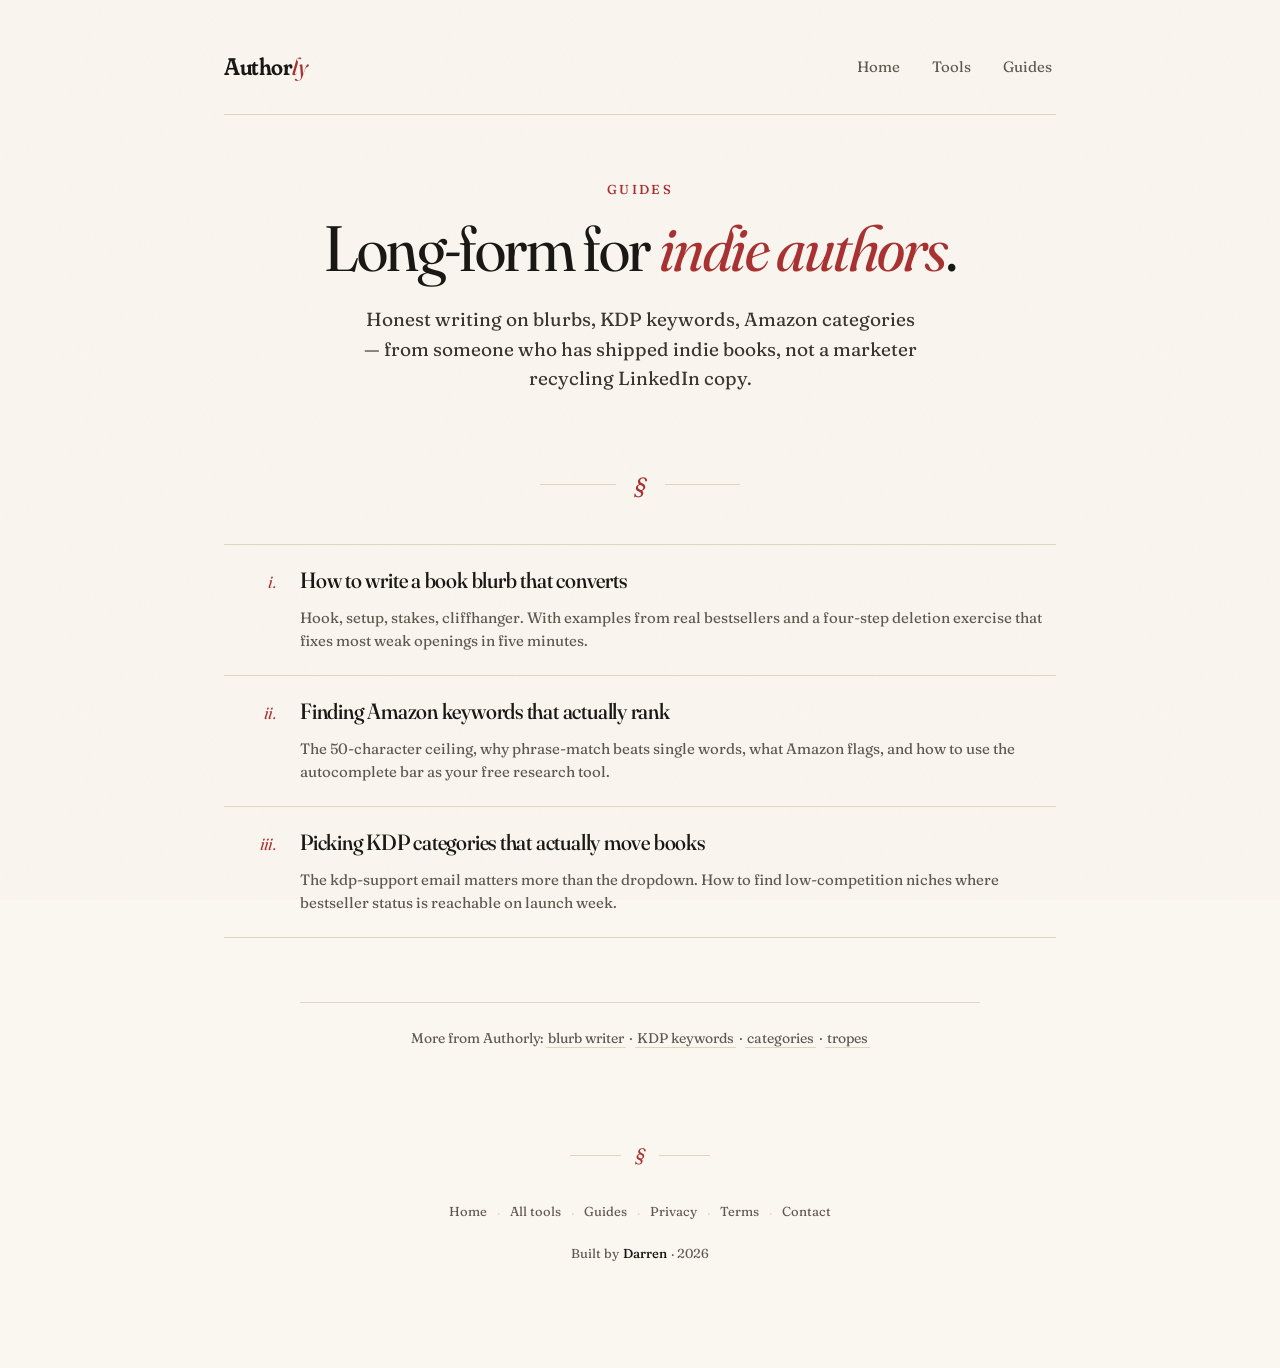
==== guides/index.html @ 99e4ded7 "feat(content): /guides/ long-form (3 guides + Article JSON-LD + sitemap + nav) Closes audit Skip-lis" ====
<!DOCTYPE html>
<html lang="en">
<head>
<meta charset="UTF-8">
<meta name="viewport" content="width=device-width, initial-scale=1">
<title>Guides for indie authors &mdash; Authorly</title>
<meta name="description" content="Long-form guides for indie authors. Honest, no-jargon writing on book blurbs, KDP keywords, Amazon categories &mdash; written by an author, not a marketer.">
<meta name="theme-color" content="#faf6f0" media="(prefers-color-scheme: light)">
<meta name="theme-color" content="#1c1814" media="(prefers-color-scheme: dark)">
<link rel="canonical" href="https://authorly.tools/guides">
<link rel="icon" href="/favicon.svg" type="image/svg+xml">
<link rel="manifest" href="/manifest.webmanifest">
<link rel="apple-touch-icon" href="/apple-touch-icon.png">

<meta property="og:type" content="website">
<meta property="og:url" content="https://authorly.tools/guides">
<meta property="og:title" content="Guides for indie authors &mdash; Authorly">
<meta property="og:description" content="Long-form guides for indie authors. Honest, no-jargon writing on blurbs, KDP keywords, categories &mdash; written by an author, not a marketer.">
<meta property="og:image" content="https://authorly.tools/og.png">
<meta property="og:image:type" content="image/png">
<meta property="og:image:width" content="2400">
<meta property="og:image:height" content="1260">
<meta property="og:image:alt" content="Authorly &mdash; free tools for indie authors">
<meta property="og:locale" content="en_US">
<meta property="og:site_name" content="Authorly">

<meta name="twitter:card" content="summary_large_image">
<meta name="twitter:url" content="https://authorly.tools/guides">
<meta name="twitter:title" content="Guides for indie authors &mdash; Authorly">
<meta name="twitter:description" content="Long-form guides on blurbs, KDP keywords, and categories &mdash; written by an author, not a marketer.">
<meta name="twitter:image" content="https://authorly.tools/og.png">
<meta name="twitter:image:alt" content="Authorly &mdash; free tools for indie authors">

<script type="application/ld+json">
{"@context":"https://schema.org","@graph":[{"@type":"CollectionPage","@id":"https://authorly.tools/guides","url":"https://authorly.tools/guides","name":"Guides for indie authors","description":"Long-form guides on blurbs, KDP keywords, and Amazon categories &mdash; written by an author, not a marketer.","inLanguage":"en-US","publisher":{"@type":"Organization","name":"Authorly","url":"https://authorly.tools/"},"hasPart":[{"@type":"Article","headline":"How to write a book blurb that converts","url":"https://authorly.tools/guides/how-to-write-a-book-blurb","datePublished":"2026-05-08"},{"@type":"Article","headline":"Finding Amazon keywords that actually rank","url":"https://authorly.tools/guides/finding-amazon-keywords-that-rank","datePublished":"2026-05-08"},{"@type":"Article","headline":"Picking KDP categories that actually move books","url":"https://authorly.tools/guides/picking-kdp-categories","datePublished":"2026-05-08"}]},{"@type":"BreadcrumbList","itemListElement":[{"@type":"ListItem","position":1,"name":"Home","item":"https://authorly.tools/"},{"@type":"ListItem","position":2,"name":"Guides","item":"https://authorly.tools/guides"}]}]}
</script>

<script src="/feedback.js" defer></script>
<script src="/tool.js" defer></script>
<link rel="preconnect" href="https://fonts.googleapis.com">
<link rel="preconnect" href="https://fonts.gstatic.com" crossorigin>
<link rel="preload" as="style" href="https://fonts.googleapis.com/css2?family=Fraunces:ital,opsz,wght,SOFT,WONK@0,9..144,300..900,0..100,0..1;1,9..144,300..900,0..100,0..1&display=swap" crossorigin>
<link href="https://fonts.googleapis.com/css2?family=Fraunces:ital,opsz,wght,SOFT,WONK@0,9..144,300..900,0..100,0..1;1,9..144,300..900,0..100,0..1&display=swap" rel="stylesheet">
<link rel="stylesheet" href="/tool.css">
</head>
<body class="page-guides-index">
<a class="skip-link" href="#content">Skip to the guides</a>
<div class="container">

<header class="site-header">
  <a href="/" class="logo">Author<em>ly</em></a>
  <nav class="nav">
    <a href="/">Home</a>
    <a href="/#more">Tools</a>
    <a href="/guides">Guides</a>
  </nav>
</header>

<section class="hero">
  <div class="eyebrow">Guides</div>
  <h1>Long-form for <em>indie&nbsp;authors</em>.</h1>
  <p class="hero-sub">Honest writing on blurbs, KDP keywords, Amazon categories &mdash; from someone who has shipped indie books, not a marketer recycling LinkedIn copy.</p>
</section>

<div class="ornament"><span>&sect;</span></div>

<main id="content" tabindex="-1">

<section class="section" style="margin-top:0;padding-top:0;border-top:0">
  <div class="guides-list" role="list">
    <a class="guides-list-item" role="listitem" href="/guides/how-to-write-a-book-blurb">
      <h2 class="guides-list-title">How to write a book blurb that converts</h2>
      <p class="guides-list-desc">Hook, setup, stakes, cliffhanger. With examples from real bestsellers and a four-step deletion exercise that fixes most weak openings in five minutes.</p>
    </a>
    <a class="guides-list-item" role="listitem" href="/guides/finding-amazon-keywords-that-rank">
      <h2 class="guides-list-title">Finding Amazon keywords that actually rank</h2>
      <p class="guides-list-desc">The 50-character ceiling, why phrase-match beats single words, what Amazon flags, and how to use the autocomplete bar as your free research tool.</p>
    </a>
    <a class="guides-list-item" role="listitem" href="/guides/picking-kdp-categories">
      <h2 class="guides-list-title">Picking KDP categories that actually move books</h2>
      <p class="guides-list-desc">The kdp-support email matters more than the dropdown. How to find low-competition niches where bestseller status is reachable on launch week.</p>
    </a>
  </div>
</section>

</main>

<aside class="also-useful" style="max-width:680px">More from Authorly: <a href="/blurb">blurb writer</a> &middot; <a href="/keywords">KDP keywords</a> &middot; <a href="/categories">categories</a> &middot; <a href="/tropes">tropes</a></aside>

<footer class="site-footer">
  <div class="site-footer-mark" aria-hidden="true"><span>&sect;</span></div>
  <nav class="site-footer-links" aria-label="Site">
    <a href="/">Home</a>
    <span class="site-footer-sep" aria-hidden="true">&middot;</span>
    <a href="/#more">All tools</a>
    <span class="site-footer-sep" aria-hidden="true">&middot;</span>
    <a href="/guides">Guides</a>
    <span class="site-footer-sep" aria-hidden="true">&middot;</span>
    <a href="/privacy">Privacy</a>
    <span class="site-footer-sep" aria-hidden="true">&middot;</span>
    <a href="/terms">Terms</a>
    <span class="site-footer-sep" aria-hidden="true">&middot;</span>
    <a class="contact" data-u="hello" data-d="authorly.tools">Contact</a>
  </nav>
  <p class="site-footer-byline">Built by <strong>Darren</strong> &middot; 2026</p>
</footer>

</div>

</body>
</html>
---- tool.css ----
/* Shared styles for every Authorly tool page (and the homepage).
   Loaded via <link rel="stylesheet" href="/tool.css">.
   Per-page <style> blocks add small overrides only. */

:root{
  color-scheme:light dark;

  /* Reference tokens */
  --ref-red:#a83232;
  --ref-red-light:#d96666;
  --ref-green:#2a7a3a;
  --ref-green-light:#5db26d;

  /* Surface */
  --paper:#faf6f0;
  --paper-2:#fefbf5;
  --rule:#e0d5c0;
  --rule-soft:#f3ede0;
  --shadow:rgba(26,24,20,.08);

  /* Ink */
  --ink:#1a1814;
  --ink-2:#3a3530;
  --ink-mute:#5d594f;

  /* Semantic accents (all sourced from --ref-red so brand color is single-edit) */
  --accent:var(--ref-red);
  --accent-soft:rgba(168,50,50,.06);
  --accent-ring:rgba(168,50,50,.18);
  --focus:var(--ref-red);
  --danger:var(--ref-red);
  --success:var(--ref-green);

  /* Noise opacity (paper ~ .04, dark mode dampens further) */
  --noise-opacity:0.04;
  --noise-r:0.42;
  --noise-g:0.39;
  --noise-b:0.32;
}

@media (prefers-color-scheme:dark){
  :root{
    /* Inverted: ink-on-paper becomes paper-on-ink. Warmer charcoal not pure black. */
    --paper:#1c1814;
    --paper-2:#23201b;
    --rule:#3a342b;
    --rule-soft:#2a2620;
    --shadow:rgba(0,0,0,.4);

    --ink:#f3eee5;
    --ink-2:#d4cfc5;
    --ink-mute:#a39d92;

    /* Accent lifts brightness so oxblood reads on charcoal */
    --accent:var(--ref-red-light);
    --accent-soft:rgba(217,102,102,.08);
    --accent-ring:rgba(217,102,102,.28);
    --focus:var(--ref-red-light);
    --danger:var(--ref-red-light);
    --success:var(--ref-green-light);

    --noise-opacity:0.025;
    --noise-r:0.85;
    --noise-g:0.82;
    --noise-b:0.74;
  }
}

*{box-sizing:border-box}
html{scroll-behavior:smooth}
body{
  margin:0;background:var(--paper);color:var(--ink);
  font-family:"Fraunces",Georgia,serif;
  font-variation-settings:"opsz" 14,"SOFT" 50;
  font-weight:400;line-height:1.6;font-size:18px;
  -webkit-font-smoothing:antialiased;
  text-rendering:optimizeLegibility;
  /* Subtle warm paper texture — book-print feel, performance-cheap inline SVG */
  background-image:url("data:image/svg+xml;utf8,<svg xmlns='http://www.w3.org/2000/svg' width='180' height='180'><filter id='n'><feTurbulence type='fractalNoise' baseFrequency='0.85' numOctaves='2' stitchTiles='stitch'/><feColorMatrix values='0 0 0 0 0.42 0 0 0 0 0.39 0 0 0 0 0.32 0 0 0 0.04 0'/></filter><rect width='100%25' height='100%25' filter='url(%23n)'/></svg>");
  background-attachment:fixed;
}
@media (prefers-color-scheme:dark){
  body{
    /* Dampen the noise to ~25% of light intensity (was tuned for paper) so it reads as a faint texture, not as visible grain on charcoal. */
    background-image:url("data:image/svg+xml;utf8,<svg xmlns='http://www.w3.org/2000/svg' width='180' height='180'><filter id='n'><feTurbulence type='fractalNoise' baseFrequency='0.85' numOctaves='2' stitchTiles='stitch'/><feColorMatrix values='0 0 0 0 0.85 0 0 0 0 0.82 0 0 0 0 0.74 0 0 0 0.025 0'/></filter><rect width='100%25' height='100%25' filter='url(%23n)'/></svg>");
  }
}
a:focus-visible,button:focus-visible{outline:2px solid var(--accent);outline-offset:3px;border-radius:2px}
.container{max-width:720px;margin:0 auto;padding:48px 24px}

.site-header{display:flex;justify-content:space-between;align-items:center;padding-bottom:28px;border-bottom:1px solid var(--rule)}
.logo{font-family:"Fraunces",serif;font-variation-settings:"opsz" 144,"SOFT" 100;font-weight:600;font-size:24px;letter-spacing:-.02em;color:var(--ink);text-decoration:none}
.logo em{color:var(--accent);font-style:italic;font-weight:500;font-variation-settings:"opsz" 144,"WONK" 1}
.nav{display:flex;gap:24px;font-size:15px}
.nav a{color:var(--ink-mute);text-decoration:none;border-bottom:1px solid transparent;transition:border-color .2s,color .2s;display:inline-block;padding:6px 4px;min-height:24px}
.nav a:hover{border-bottom-color:var(--accent);color:var(--ink)}

.hero{padding:64px 0 32px;text-align:center}
.eyebrow{font-size:13px;letter-spacing:.18em;text-transform:uppercase;color:var(--accent);font-weight:500;margin-bottom:14px}
.hero h1{font-family:"Fraunces",serif;font-variation-settings:"opsz" 144,"SOFT" 30,"WONK" 1;font-weight:400;font-size:clamp(40px,7vw,64px);line-height:1.05;letter-spacing:-.025em;margin:0 0 24px;color:var(--ink)}
.hero h1 em{font-style:italic;color:var(--accent);font-weight:400}
.hero-sub{font-size:19px;color:var(--ink-2);max-width:560px;margin:0 auto;line-height:1.55}

.ornament{display:flex;align-items:center;gap:18px;max-width:200px;margin:48px auto}
.ornament::before,.ornament::after{content:"";flex:1;height:1px;background:var(--rule)}
.ornament span{font-family:"Fraunces",serif;font-style:italic;color:var(--accent);font-size:22px;line-height:1}

.tool-card{background:var(--paper-2);border:1px solid var(--rule);border-radius:4px;padding:40px;box-shadow:0 1px 0 var(--shadow)}
.tool-label{font-size:12px;letter-spacing:.16em;text-transform:uppercase;color:var(--ink-mute);margin-bottom:10px}
.tool-title{font-family:"Fraunces",serif;font-variation-settings:"opsz" 144,"SOFT" 50;font-weight:500;font-size:30px;letter-spacing:-.015em;margin:0 0 8px}
.tool-desc{color:var(--ink-2);font-size:16px;margin:0 0 28px;line-height:1.55}

.input-label{display:block;font-size:13px;font-weight:600;letter-spacing:.04em;color:var(--ink);margin-bottom:8px;margin-top:18px}
.input-label:first-of-type{margin-top:0}
.input-label .opt{font-weight:400;color:var(--ink-mute);font-size:12px}
input[type=text]{width:100%;padding:14px 16px;background:var(--paper);border:1px solid var(--rule);border-radius:3px;color:var(--ink);font-family:"Fraunces",serif;font-size:18px;line-height:1.5;transition:border-color .2s,box-shadow .2s}
input[type=text]:focus{outline:none;border-color:var(--accent);box-shadow:0 0 0 3px var(--accent-ring)}
textarea{width:100%;min-height:160px;padding:16px;background:var(--paper);border:1px solid var(--rule);border-radius:3px;color:var(--ink);font-family:"Fraunces",serif;font-size:16px;line-height:1.6;resize:vertical;transition:border-color .2s,box-shadow .2s}
textarea:focus{outline:none;border-color:var(--accent);box-shadow:0 0 0 3px var(--accent-ring)}
.char-count{text-align:right;font-size:12px;color:var(--ink-mute);margin-top:6px}

.genre-row{display:flex;gap:8px;margin-top:14px;flex-wrap:wrap}
.genre-chip{padding:7px 14px;background:var(--paper);border:1px solid var(--rule);border-radius:999px;font-family:"Fraunces",serif;font-size:13px;color:var(--ink-mute);cursor:pointer;transition:all .2s}
.genre-chip:hover{border-color:var(--accent);color:var(--ink)}
.genre-chip.active{background:var(--accent);color:var(--paper);border-color:var(--accent);font-weight:600}

.btn{display:inline-flex;align-items:center;gap:10px;padding:14px 28px;background:var(--ink);color:var(--paper);border:none;border-radius:3px;font-family:"Fraunces",serif;font-weight:500;font-size:16px;letter-spacing:.02em;cursor:pointer;transition:background .2s,color .2s,transform .1s;margin-top:24px}
.btn:hover{background:var(--accent)}
.btn:active{transform:translateY(1px)}
.btn:disabled{opacity:.5;cursor:not-allowed;transform:none}
.btn-arrow{font-style:italic;transition:transform .2s}
.btn:hover .btn-arrow{transform:translateX(3px)}

.output{margin-top:32px;padding:32px 0 0 24px;border-top:1px solid var(--rule);border-left:3px solid var(--accent);display:none;position:relative;background:transparent}
.output.visible{display:block;animation:fadeIn .3s ease-out}
@keyframes fadeIn{from{opacity:0;transform:translateY(6px)}to{opacity:1;transform:none}}
.output-title{font-family:"Fraunces",serif;font-variation-settings:"opsz" 144;font-weight:500;font-size:22px;margin:0 0 18px}
.output-body{font-size:17px;line-height:1.7;color:var(--ink)}
.output-body h2{font-family:"Fraunces",serif;font-weight:600;font-size:17px;letter-spacing:.04em;text-transform:uppercase;color:var(--ink-mute);margin:28px 0 14px}
.output-body h2:first-child{margin-top:0}
.output-body h3{font-family:"Fraunces",serif;font-variation-settings:"opsz" 144;font-weight:500;font-size:21px;margin:24px 0 10px;color:var(--ink);letter-spacing:-.005em}
.output-body p{margin:0 0 14px}
.output-body ol{padding-left:0;counter-reset:comp;list-style:none;margin:0 0 18px}
.output-body ol li{counter-increment:comp;margin-bottom:18px;padding-left:36px;position:relative}
.output-body ol li::before{content:counter(comp);position:absolute;left:0;top:0;font-family:"Fraunces",serif;font-style:italic;font-size:20px;color:var(--accent);font-weight:500;line-height:1.7}
.output-body ul{padding-left:0;list-style:none;margin:0 0 18px}
.output-body ul li{margin-bottom:12px;padding-left:20px;position:relative}
.output-body ul li::before{content:"\00A7";position:absolute;left:0;top:0;font-family:"Fraunces",serif;font-style:italic;color:var(--accent);line-height:1.7}
.output-body em{font-style:italic;color:var(--ink-2)}
.output-body strong{font-weight:600;color:var(--ink)}

.copy-btn{display:inline-block;margin-left:6px;padding:6px 11px;background:transparent;border:1px solid var(--rule);border-radius:3px;font-family:"Fraunces",serif;font-size:12px;color:var(--ink-mute);cursor:pointer;transition:all .2s;vertical-align:baseline;min-height:24px}
.copy-btn:hover{border-color:var(--accent);color:var(--accent)}
.copy-btn.copied{color:var(--success);border-color:var(--success)}
.copy-all-btn{display:inline-block;margin:8px 0 14px;padding:6px 14px;background:transparent;border:1px solid var(--accent);border-radius:3px;font-family:"Fraunces",serif;font-size:13px;color:var(--accent);cursor:pointer;transition:all .2s}
.copy-all-btn:hover{background:var(--accent);color:var(--paper)}
.copy-all-btn.copied{background:var(--success);border-color:var(--success);color:var(--paper)}

.sample{margin:0 0 24px;border:1px dashed var(--rule);border-radius:3px}
.sample summary{padding:12px 16px;cursor:pointer;font-size:14px;color:var(--ink-mute);font-weight:500;list-style:none;user-select:none;display:flex;align-items:center;justify-content:space-between;gap:8px}
.sample summary::-webkit-details-marker{display:none}
.sample summary::after{content:"\002B";font-size:14px;color:var(--ink-mute);font-style:normal}
.sample[open] summary::after{content:"\2212"}
.sample summary:hover,.sample summary:hover::after{color:var(--accent)}
.sample-body{padding:6px 16px 16px;font-size:15px;line-height:1.65;color:var(--ink-2)}
.sample-body h2{font-family:"Fraunces",serif;font-weight:600;font-size:13px;letter-spacing:.06em;text-transform:uppercase;color:var(--ink-mute);margin:16px 0 10px}
.sample-body h2:first-of-type{margin-top:6px}
.sample-body h3{font-family:"Fraunces",serif;font-weight:500;font-size:16px;margin:14px 0 6px;color:var(--ink)}
.sample-body p{margin:0 0 10px}
.sample-body ol,.sample-body ul{padding-left:0;margin:0 0 14px;list-style:none}
.sample-body ol{counter-reset:s}
.sample-body ol li{counter-increment:s;padding-left:24px;position:relative;margin-bottom:10px}
.sample-body ol li::before{content:counter(s);position:absolute;left:0;top:0;font-family:"Fraunces",serif;font-style:italic;font-size:15px;color:var(--accent);font-weight:500;line-height:1.65}
.sample-body ul li{padding-left:16px;position:relative;margin-bottom:8px}
.sample-body ul li::before{content:"\00A7";position:absolute;left:0;top:0;font-family:"Fraunces",serif;font-style:italic;color:var(--accent);line-height:1.65}
.sample-body strong{font-weight:600;color:var(--ink)}
.sample-body em{font-style:italic}
.sample-body .sample-meta{font-size:12px;color:var(--ink-mute);font-style:italic;margin-top:14px;padding-top:10px;border-top:1px dashed var(--rule)}

.section{margin-top:80px;padding-top:48px;border-top:1px solid var(--rule)}
.section-title{font-family:"Fraunces",serif;font-variation-settings:"opsz" 144,"SOFT" 30,"WONK" 1;font-weight:400;font-size:36px;letter-spacing:-.025em;margin:0 0 24px}
.section-lede{color:var(--ink-2);font-size:17px;line-height:1.7;margin:0 0 32px}

/* Editorial table-of-contents pattern — replaces the AI-tell "3 equal cards"
   grid. Each row reads like a chapter entry in a book's TOC: small leading
   roman numeral, title with subtitle, eyebrow tag, hairline rule between.
   Counter resets at .tool-list start; numerals render in italic accent. */
.tool-list{display:block;margin:0;padding:0;list-style:none;counter-reset:tool;border-top:1px solid var(--rule)}
.tool-list-item{display:grid;grid-template-columns:48px 1fr auto;gap:18px 24px;align-items:baseline;padding:22px 4px;border-bottom:1px solid var(--rule);text-decoration:none;color:inherit;transition:background .2s,padding-left .25s;counter-increment:tool;position:relative}
.tool-list-item::before{content:counter(tool, lower-roman) ".";font-family:"Fraunces",serif;font-style:italic;font-variation-settings:"opsz" 144,"WONK" 1;font-weight:400;font-size:18px;color:var(--accent);text-align:right;letter-spacing:.02em;line-height:1.4;align-self:start;padding-top:2px}
.tool-list-item:hover{background:var(--accent-soft);padding-left:14px}
.tool-list-item:hover .tool-list-title{color:var(--accent)}
.tool-list-item:focus-visible{outline:2px solid var(--accent);outline-offset:4px;border-radius:2px}
.tool-list-body{min-width:0}
.tool-list-title{font-family:"Fraunces",serif;font-variation-settings:"opsz" 144,"SOFT" 30;font-weight:500;font-size:22px;letter-spacing:-.01em;margin:0 0 4px;color:var(--ink);line-height:1.25;transition:color .2s}
.tool-list-desc{font-size:15px;color:var(--ink-mute);margin:0;line-height:1.5}
.tool-list-tag{font-size:11px;letter-spacing:.16em;text-transform:uppercase;color:var(--ink-mute);font-weight:500;font-style:normal;white-space:nowrap;align-self:start;padding-top:6px;font-variant-numeric:tabular-nums}
.tool-list-item:hover .tool-list-tag{color:var(--accent)}
.tool-list-arrow{font-style:italic;color:var(--accent);font-size:20px;transition:transform .25s;display:inline-block;margin-left:4px}
.tool-list-item:hover .tool-list-arrow{transform:translateX(4px)}
@media (max-width:600px){
  .tool-list-item{grid-template-columns:32px 1fr;grid-template-rows:auto auto;gap:6px 14px;padding:20px 0}
  .tool-list-item::before{font-size:16px;padding-top:0}
  .tool-list-tag{grid-column:2;padding-top:0;margin-top:2px;order:3}
  .tool-list-title{font-size:19px}
  .tool-list-desc{font-size:14px}
  .tool-list-item:hover{padding-left:0;background:transparent}
}

/* --- Site footer (unified across all 10 pages) ---------------------------
   Book-colophon feel: a small § ornament between two delicate rules,
   then a flexbox link nav, then the maker line with quiet emphasis. */
.site-footer{margin-top:96px;padding:0 0 56px;text-align:center;color:var(--ink-mute);font-size:13px}
.site-footer-mark{display:flex;align-items:center;justify-content:center;gap:14px;max-width:140px;margin:0 auto 30px}
.site-footer-mark::before,.site-footer-mark::after{content:"";flex:1;height:1px;background:var(--rule)}
.site-footer-mark span{font-family:"Fraunces",serif;font-style:italic;color:var(--accent);font-size:18px;line-height:1}
.site-footer-links{display:flex;flex-wrap:wrap;justify-content:center;align-items:center;gap:0 2px;margin:0 0 14px;line-height:2;list-style:none;padding:0}
.site-footer-links a{color:var(--ink-mute);text-decoration:none;border-bottom:1px solid transparent;padding:4px 8px;border-radius:2px;transition:color .2s,border-color .2s}
.site-footer-links a:hover{color:var(--accent);border-bottom-color:var(--accent)}
.site-footer-sep{color:var(--rule);user-select:none;font-style:normal}
.site-footer-byline{margin:0;color:var(--ink-mute);font-size:13px;letter-spacing:.01em}
.site-footer-byline strong{color:var(--ink);font-weight:500}
@media (max-width:520px){
  .site-footer{margin-top:72px;padding-bottom:36px}
  .site-footer-links a{padding:6px 6px}
}

.also-useful{margin:64px auto 0;max-width:560px;padding:24px 0 0;border-top:1px solid var(--rule);text-align:center;font-size:14px;color:var(--ink-mute);line-height:1.7}
.also-useful a{color:var(--ink-mute);text-decoration:none;border-bottom:1px solid var(--rule);padding:0 2px;transition:color .2s,border-color .2s}
.also-useful a:hover{color:var(--accent);border-bottom-color:var(--accent)}
.loading{text-align:center;padding:32px 0;color:var(--ink-mute);font-style:italic;font-size:15px}
.loading-dot{display:inline-block;animation:pulse 1.4s infinite;font-style:normal}
.loading-dot:nth-child(2){animation-delay:.2s}
.loading-dot:nth-child(3){animation-delay:.4s}
@keyframes pulse{0%,100%{opacity:.3}50%{opacity:1}}
.error{padding:14px 16px;background:var(--accent-soft);border-left:3px solid var(--accent);color:var(--ink);font-size:14px;line-height:1.5;border-radius:0 3px 3px 0}
.remaining-note{margin-top:18px;padding:10px 14px;background:var(--rule-soft);border-radius:6px;font-size:13px;color:var(--ink-mute);text-align:center}

.visually-hidden{position:absolute;width:1px;height:1px;padding:0;margin:-1px;overflow:hidden;clip:rect(0,0,0,0);white-space:nowrap;border:0}
.skip-link{position:absolute;left:-9999px;top:0;background:var(--ink);color:var(--paper);padding:10px 16px;z-index:1000;text-decoration:none;font-size:14px;font-weight:500}
.skip-link:focus{left:0;outline:2px solid var(--accent);outline-offset:2px}
#content:focus,#tool:focus,.notfound:focus{outline:none}
#content:focus-visible,#tool:focus-visible,.notfound:focus-visible{outline:2px solid var(--accent);outline-offset:8px;border-radius:4px}

@media (max-width:600px){
  .container{padding:32px 20px}
  .tool-card{padding:24px}
  .hero{padding:40px 0 24px}
  body{font-size:17px}
  .nav a:nth-child(2){display:none}
}
@media (min-width:1024px){
  .container{max-width:880px}
}
@media (prefers-reduced-motion:reduce){
  *,*::before,*::after{animation-duration:.01ms!important;transition-duration:.01ms!important}
}

::selection{background:var(--accent);color:var(--paper)}

/* ---- Page-scoped styles (extracted from inline <style> for strict CSP) ---- */

/* Blurb tool — taller default textarea */
body.page-blurb textarea{min-height:200px}

/* Homepage sections + Pro waitlist */
body.page-home .about-lede{font-size:17px;line-height:1.7;color:var(--ink);margin:0 0 16px}
body.page-home .about-lede.muted{color:var(--ink-mute);margin:0 0 28px}
body.page-home .about-maker{font-size:17px;line-height:1.7;color:var(--ink);margin:32px 0 0}
body.page-home .faq-block{margin-top:48px;margin-bottom:36px}
body.page-home .faq-block h3{font-family:"Fraunces",serif;font-weight:500;font-size:24px;letter-spacing:-.01em;margin:0 0 18px;color:var(--ink)}
body.page-home .waitlist{margin-top:8px;padding:28px;background:var(--paper-2);border:1px solid var(--rule);border-radius:4px}
body.page-home .waitlist-eyebrow{font-size:11px;letter-spacing:.18em;text-transform:uppercase;color:var(--accent);font-weight:500;margin-bottom:8px}
body.page-home .waitlist-title{font-family:"Fraunces",serif;font-variation-settings:"opsz" 144,"SOFT" 50;font-weight:500;font-size:24px;letter-spacing:-.01em;margin:0 0 8px;color:var(--ink)}
body.page-home .waitlist-sub{color:var(--ink-mute);font-size:15px;line-height:1.55;margin:0 0 18px}
body.page-home .waitlist-form{display:flex;gap:10px;flex-wrap:wrap;align-items:stretch}
body.page-home .waitlist-form input[type=email]{flex:1;min-width:220px;padding:13px 16px;background:var(--paper);border:1px solid var(--rule);border-radius:3px;color:var(--ink);font-family:"Fraunces",serif;font-size:16px;line-height:1.4;transition:border-color .2s,box-shadow .2s}
body.page-home .waitlist-form input[type=email]:focus{outline:none;border-color:var(--accent);box-shadow:0 0 0 3px var(--accent-ring)}
body.page-home .waitlist-btn{margin-top:0;padding:13px 22px;font-size:15px}
body.page-home .waitlist-status{margin-top:14px;font-size:14px;line-height:1.55;min-height:1px}
body.page-home .waitlist-status.success{color:var(--success)}
body.page-home .waitlist-status.error{color:var(--accent)}
body.page-home .contact-link{color:var(--accent)}
body.page-home .faq-link{color:var(--accent)}
@media (max-width:520px){
  body.page-home .waitlist-form{flex-direction:column}
  body.page-home .waitlist-form input[type=email]{min-width:0}
}

/* Legal pages — privacy + terms shared layout */
body.page-legal .legal h1{font-family:"Fraunces",serif;font-variation-settings:"opsz" 144,"SOFT" 30,"WONK" 1;font-weight:400;font-size:clamp(36px,5vw,48px);line-height:1.1;letter-spacing:-.025em;margin:0 0 8px;color:var(--ink)}
body.page-legal .legal .lastmod{color:var(--ink-mute);font-size:14px;margin:0 0 36px;font-style:italic}
body.page-legal .legal h2{font-family:"Fraunces",serif;font-variation-settings:"opsz" 144,"SOFT" 50;font-weight:500;font-size:22px;letter-spacing:-.005em;line-height:1.25;margin:38px 0 12px}
body.page-legal .legal p{margin:0 0 16px;font-size:17px;line-height:1.7;color:var(--ink)}
body.page-legal .legal ul{margin:0 0 16px;padding-left:0;list-style:none}
body.page-legal .legal ul li{margin-bottom:10px;padding-left:20px;position:relative}
body.page-legal .legal ul li::before{content:"\00A7";position:absolute;left:0;top:0;font-family:"Fraunces",serif;font-style:italic;color:var(--accent);line-height:1.7}
body.page-legal .legal a{color:var(--ink);text-decoration:underline;text-decoration-color:var(--rule);text-underline-offset:2px;transition:color .2s,text-decoration-color .2s}
body.page-legal .legal a:hover{color:var(--accent);text-decoration-color:var(--accent)}
body.page-legal .legal strong{font-weight:600;color:var(--ink)}
body.page-legal .contact:empty::before{content:"hello@authorly.tools"}
body.page-legal .legal-spacer{margin-top:48px}

/* Guides — long-form editorial pages (peer-author voice).
   Reads like a magazine essay: roomier line-height, drop cap on first
   paragraph, pull-quote treatment for emphasized lines, hairline rule
   between H2 sections. Same chrome (header/footer/ornament) as tools. */
body.page-guide .container{max-width:680px}
@media (min-width:1024px){body.page-guide .container{max-width:740px}}
body.page-guide .guide-meta{font-size:13px;letter-spacing:.04em;color:var(--ink-mute);margin:0 0 28px;display:flex;flex-wrap:wrap;gap:0 14px;align-items:baseline}
body.page-guide .guide-meta .guide-tag{color:var(--accent);font-weight:500;text-transform:uppercase;letter-spacing:.16em;font-size:11px}
body.page-guide .guide-meta time{font-style:italic}
body.page-guide article h1{font-family:"Fraunces",serif;font-variation-settings:"opsz" 144,"SOFT" 30,"WONK" 1;font-weight:400;font-size:clamp(34px,5vw,46px);line-height:1.12;letter-spacing:-.025em;margin:0 0 18px;color:var(--ink)}
body.page-guide article h1 em{font-style:italic;color:var(--accent);font-weight:400}
body.page-guide article > p.lede{font-size:20px;line-height:1.55;color:var(--ink-2);margin:0 0 36px;font-style:italic;font-variation-settings:"opsz" 144,"SOFT" 50}
body.page-guide article h2{font-family:"Fraunces",serif;font-variation-settings:"opsz" 144,"SOFT" 50;font-weight:500;font-size:26px;letter-spacing:-.01em;line-height:1.2;margin:48px 0 14px;padding-top:32px;border-top:1px solid var(--rule);color:var(--ink)}
body.page-guide article h2:first-of-type{margin-top:0;padding-top:0;border-top:0}
body.page-guide article h3{font-family:"Fraunces",serif;font-variation-settings:"opsz" 144;font-weight:500;font-size:19px;margin:28px 0 8px;color:var(--ink);letter-spacing:-.005em}
body.page-guide article p{margin:0 0 16px;font-size:18px;line-height:1.7;color:var(--ink)}
body.page-guide article p strong{font-weight:600;color:var(--ink)}
body.page-guide article p em{font-style:italic;color:var(--ink-2)}
body.page-guide article a{color:var(--ink);text-decoration:underline;text-decoration-color:var(--rule);text-underline-offset:3px;transition:color .2s,text-decoration-color .2s}
body.page-guide article a:hover{color:var(--accent);text-decoration-color:var(--accent)}
body.page-guide article ul,body.page-guide article ol{margin:0 0 18px;padding-left:0;list-style:none}
body.page-guide article ul li,body.page-guide article ol li{padding-left:22px;position:relative;margin-bottom:10px;font-size:18px;line-height:1.65;color:var(--ink)}
body.page-guide article ul li::before{content:"\00A7";position:absolute;left:0;top:0;font-family:"Fraunces",serif;font-style:italic;color:var(--accent);line-height:1.65}
body.page-guide article ol{counter-reset:gli}
body.page-guide article ol li{counter-increment:gli}
body.page-guide article ol li::before{content:counter(gli) ".";position:absolute;left:0;top:0;font-family:"Fraunces",serif;font-style:italic;color:var(--accent);font-weight:500;line-height:1.65}
body.page-guide article blockquote{margin:24px 0;padding:0 0 0 22px;border-left:3px solid var(--accent);font-style:italic;color:var(--ink-2);font-size:19px;line-height:1.6}
body.page-guide article blockquote p{font-size:19px;line-height:1.6}
body.page-guide .guide-callout{margin:32px 0;padding:22px 24px;background:var(--paper-2);border:1px solid var(--rule);border-radius:3px}
body.page-guide .guide-callout-eyebrow{font-size:11px;letter-spacing:.16em;text-transform:uppercase;color:var(--accent);font-weight:500;margin-bottom:6px}
body.page-guide .guide-callout p{font-size:16px;line-height:1.6;margin:0 0 8px;color:var(--ink-2)}
body.page-guide .guide-callout p:last-child{margin-bottom:0}
body.page-guide .guide-callout a.btn-inline{display:inline-block;margin-top:6px;color:var(--accent);text-decoration:none;border-bottom:1px solid var(--accent);font-weight:500;font-size:15px;letter-spacing:.01em}
body.page-guide .guide-callout a.btn-inline:hover{color:var(--ink);border-bottom-color:var(--ink)}
body.page-guide .guide-end{margin:48px 0 0;text-align:center;color:var(--accent);font-style:italic;font-size:22px;line-height:1}
body.page-guide .guide-nav{margin:48px 0 0;padding:24px 0 0;border-top:1px solid var(--rule);font-size:14px;color:var(--ink-mute);line-height:1.7;text-align:center}
body.page-guide .guide-nav a{color:var(--ink-mute);text-decoration:none;border-bottom:1px solid var(--rule);padding:0 2px;transition:color .2s,border-color .2s}
body.page-guide .guide-nav a:hover{color:var(--accent);border-bottom-color:var(--accent)}

/* Guides index — shares editorial-list structure with homepage tool list */
body.page-guides-index .guides-list{display:block;margin:0;padding:0;list-style:none;counter-reset:gtool;border-top:1px solid var(--rule)}
body.page-guides-index .guides-list-item{display:grid;grid-template-columns:48px 1fr;gap:6px 24px;align-items:baseline;padding:22px 4px;border-bottom:1px solid var(--rule);text-decoration:none;color:inherit;transition:background .2s,padding-left .25s;counter-increment:gtool;position:relative}
body.page-guides-index .guides-list-item::before{content:counter(gtool, lower-roman) ".";font-family:"Fraunces",serif;font-style:italic;font-variation-settings:"opsz" 144,"WONK" 1;font-weight:400;font-size:18px;color:var(--accent);text-align:right;letter-spacing:.02em;line-height:1.4;align-self:start;padding-top:2px;grid-row:1/3}
body.page-guides-index .guides-list-item:hover{background:var(--accent-soft);padding-left:14px}
body.page-guides-index .guides-list-item:hover .guides-list-title{color:var(--accent)}
body.page-guides-index .guides-list-title{font-family:"Fraunces",serif;font-variation-settings:"opsz" 144,"SOFT" 30;font-weight:500;font-size:22px;letter-spacing:-.01em;margin:0;color:var(--ink);line-height:1.25;transition:color .2s}
body.page-guides-index .guides-list-desc{font-size:15px;color:var(--ink-mute);margin:6px 0 0;line-height:1.55}
@media (max-width:600px){
  body.page-guides-index .guides-list-item{grid-template-columns:32px 1fr;padding:20px 0}
  body.page-guides-index .guides-list-item::before{font-size:16px;padding-top:0}
  body.page-guides-index .guides-list-title{font-size:19px}
  body.page-guides-index .guides-list-desc{font-size:14px}
  body.page-guides-index .guides-list-item:hover{padding-left:0;background:transparent}
}

/* 404 page — dark-reader-defended large italic accent treatment.
   Naturally higher specificity (body.is-404) replaces !important hammer. */
body.is-404 .notfound{padding:96px 0 64px;text-align:center}
body.is-404 .notfound-code{font-family:"Fraunces",serif;font-variation-settings:"opsz" 144,"SOFT" 30,"WONK" 1;font-size:clamp(96px,18vw,144px);line-height:1;font-weight:400;color:var(--accent);font-style:italic;margin:0 0 12px;letter-spacing:-.05em}
body.is-404 .notfound h1{font-family:"Fraunces",serif;font-variation-settings:"opsz" 144,"SOFT" 30;font-weight:500;font-size:clamp(28px,5vw,40px);line-height:1.15;letter-spacing:-.02em;margin:0 0 16px;color:var(--ink)}
body.is-404 .notfound p{margin:0 0 28px;color:var(--ink-mute);font-size:17px;line-height:1.6}
body.is-404 .notfound .cta{display:inline-flex;align-items:center;gap:10px;background:var(--ink);color:var(--paper);padding:14px 26px;border-radius:3px;text-decoration:none;font-family:"Fraunces",serif;font-size:16px;font-weight:500;letter-spacing:.02em;transition:background .2s,transform .1s}
body.is-404 .notfound .cta:hover{background:var(--accent)}
body.is-404 .notfound .cta:active{transform:translateY(1px)}
body.is-404 .notfound .cta-arrow{font-style:italic;transition:transform .2s}
body.is-404 .notfound .cta:hover .cta-arrow{transform:translateX(3px)}
@media (max-width:520px){
  body.is-404 .notfound{padding:64px 0 48px}
}
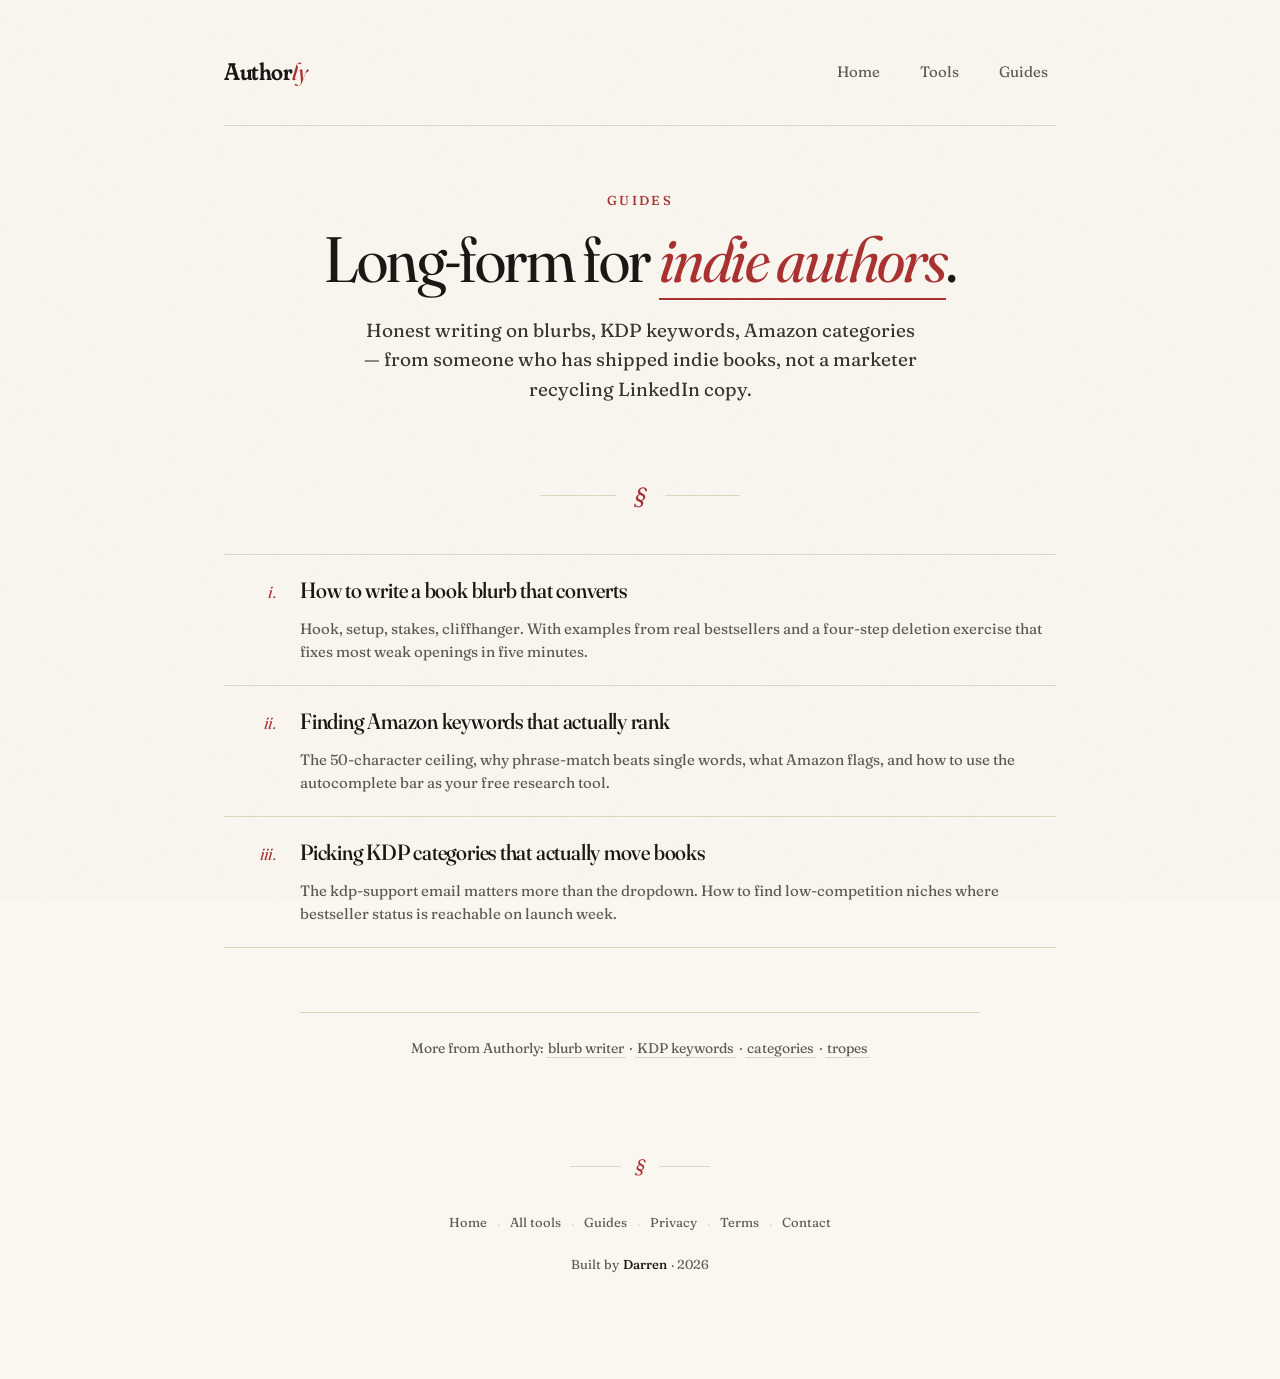
==== commit 9178c440: "fix(a11y+csp): tap targets ≥44px + inline styles → CSS classes + loading ellipsis pulse Frontend-des" ====
--- a/guides/index.html
+++ b/guides/index.html
@@ -66,7 +66,7 @@
 
 <main id="content" tabindex="-1">
 
-<section class="section" style="margin-top:0;padding-top:0;border-top:0">
+<section class="section section--no-top-rule">
   <div class="guides-list" role="list">
     <a class="guides-list-item" role="listitem" href="/guides/how-to-write-a-book-blurb">
       <h2 class="guides-list-title">How to write a book blurb that converts</h2>
@@ -85,7 +85,7 @@
 
 </main>
 
-<aside class="also-useful" style="max-width:680px">More from Authorly: <a href="/blurb">blurb writer</a> &middot; <a href="/keywords">KDP keywords</a> &middot; <a href="/categories">categories</a> &middot; <a href="/tropes">tropes</a></aside>
+<aside class="also-useful also-useful--narrow">More from Authorly: <a href="/blurb">blurb writer</a> &middot; <a href="/keywords">KDP keywords</a> &middot; <a href="/categories">categories</a> &middot; <a href="/tropes">tropes</a></aside>
 
 <footer class="site-footer">
   <div class="site-footer-mark" aria-hidden="true"><span>&sect;</span></div>
@@ -107,5 +107,6 @@
 
 </div>
 
+<!-- Cloudflare Web Analytics --><script defer src="https://static.cloudflareinsights.com/beacon.min.js" data-cf-beacon='{"token": "912107db2a1e418b847fd8e8260366d6"}'></script><!-- End Cloudflare Web Analytics -->
 </body>
 </html>
--- a/tool.css
+++ b/tool.css
@@ -92,7 +92,7 @@
 .logo{font-family:"Fraunces",serif;font-variation-settings:"opsz" 144,"SOFT" 100;font-weight:600;font-size:24px;letter-spacing:-.02em;color:var(--ink);text-decoration:none}
 .logo em{color:var(--accent);font-style:italic;font-weight:500;font-variation-settings:"opsz" 144,"WONK" 1}
 .nav{display:flex;gap:24px;font-size:15px}
-.nav a{color:var(--ink-mute);text-decoration:none;border-bottom:1px solid transparent;transition:border-color .2s,color .2s;display:inline-block;padding:6px 4px;min-height:24px}
+.nav a{color:var(--ink-mute);text-decoration:none;border-bottom:1px solid transparent;transition:border-color .2s,color .2s;display:inline-flex;align-items:center;padding:12px 8px;min-height:44px}
 .nav a:hover{border-bottom-color:var(--accent);color:var(--ink)}
 
 .hero{padding:64px 0 32px;text-align:center}
@@ -117,12 +117,57 @@
 input[type=text]:focus{outline:none;border-color:var(--accent);box-shadow:0 0 0 3px var(--accent-ring)}
 textarea{width:100%;min-height:160px;padding:16px;background:var(--paper);border:1px solid var(--rule);border-radius:3px;color:var(--ink);font-family:"Fraunces",serif;font-size:16px;line-height:1.6;resize:vertical;transition:border-color .2s,box-shadow .2s}
 textarea:focus{outline:none;border-color:var(--accent);box-shadow:0 0 0 3px var(--accent-ring)}
+input::placeholder,textarea::placeholder{color:#8a857d;opacity:1;font-style:italic}
+@media (prefers-color-scheme:dark){input::placeholder,textarea::placeholder{color:#7a7468}}
 .char-count{text-align:right;font-size:12px;color:var(--ink-mute);margin-top:6px}
 
-.genre-row{display:flex;gap:8px;margin-top:14px;flex-wrap:wrap}
-.genre-chip{padding:7px 14px;background:var(--paper);border:1px solid var(--rule);border-radius:999px;font-family:"Fraunces",serif;font-size:13px;color:var(--ink-mute);cursor:pointer;transition:all .2s}
+.genre-row{display:flex;gap:8px;margin-top:14px;flex-wrap:wrap;align-items:flex-start}
+.genre-chip{padding:10px 16px;min-height:44px;display:inline-flex;align-items:center;background:var(--paper);border:1px solid var(--rule);border-radius:999px;font-family:"Fraunces",serif;font-size:13px;color:var(--ink-mute);cursor:pointer;transition:all .2s}
 .genre-chip:hover{border-color:var(--accent);color:var(--ink)}
 .genre-chip.active{background:var(--accent);color:var(--paper);border-color:var(--accent);font-weight:600}
+
+/* Tiered genre chips: parent groups (Romance / Fantasy / Mystery / etc.) collapse
+   their sub-genres into a <details> wrapper. Click the parent to expand sub-chips.
+   Default expanded group (Romance) is open via [open] attribute in HTML. */
+.genre-cluster{display:inline-block;margin:0;padding:0}
+.genre-cluster>summary{list-style:none;cursor:pointer;padding:7px 14px;background:var(--paper);border:1px solid var(--rule);border-radius:999px;font-family:"Fraunces",serif;font-size:13px;color:var(--ink-mute);transition:all .2s;display:inline-flex;align-items:center;gap:6px;-webkit-user-select:none;user-select:none}
+.genre-cluster>summary::-webkit-details-marker{display:none}
+.genre-cluster>summary::marker{content:""}
+.genre-cluster>summary:hover{border-color:var(--accent);color:var(--ink)}
+.genre-cluster[open]>summary{background:var(--rule-soft);border-color:var(--accent);color:var(--ink);font-weight:600}
+.genre-cluster>summary .caret{font-style:normal;font-size:10px;line-height:1;transition:transform .2s}
+.genre-cluster[open]>summary .caret{transform:rotate(180deg)}
+.genre-sub-row{display:flex;gap:6px;flex-wrap:wrap;margin-top:8px;margin-bottom:4px;padding:8px 10px;background:var(--rule-soft);border-radius:6px;width:100%}
+.genre-sub-row .genre-chip{font-size:12px;padding:5px 11px}
+
+/* Cultural-anchor select (comp finder + tropes finder) — matches the chip aesthetic */
+.cultural-anchor-select{display:block;margin-top:14px;padding:9px 14px;background:var(--paper);border:1px solid var(--rule);border-radius:6px;font-family:"Fraunces",serif;font-size:14px;color:var(--ink);max-width:420px;width:100%;cursor:pointer}
+.cultural-anchor-select:hover,.cultural-anchor-select:focus{border-color:var(--accent);outline:none}
+.cultural-anchor-select:focus-visible{outline:2px solid var(--accent);outline-offset:3px}
+
+/* Author-profile strip (Fix 2) — the small "Profile: ..." pill near the top of every tool */
+.author-profile-strip{margin:14px 0 8px;padding:0;color:var(--ink-mute);font-size:13px}
+.author-profile-strip>summary{cursor:pointer;list-style:none;display:inline-flex;align-items:center;gap:8px;padding:6px 12px;background:var(--rule-soft);border:1px dashed var(--rule);border-radius:999px;font-family:"Fraunces",serif;-webkit-user-select:none;user-select:none}
+.author-profile-strip>summary::-webkit-details-marker{display:none}
+.author-profile-strip>summary::marker{content:""}
+.author-profile-strip>summary:hover{border-color:var(--accent);color:var(--ink)}
+.author-profile-strip[open]>summary{border-style:solid;border-color:var(--accent);color:var(--ink)}
+.author-profile-strip .ap-summary-prefix{font-weight:600;color:var(--ink)}
+.author-profile-strip .ap-saved-pill{display:inline-block;padding:2px 8px;background:var(--paper);border:1px solid var(--rule);border-radius:4px;font-size:12px;color:var(--ink-2)}
+.author-profile-panel{margin-top:12px;padding:14px 16px;background:var(--paper-2);border:1px solid var(--rule);border-radius:6px;max-width:520px}
+.author-profile-panel .ap-field{margin-bottom:10px;display:flex;flex-direction:column;gap:4px}
+.author-profile-panel .ap-field>label{font-size:12px;color:var(--ink-mute);font-weight:600}
+.author-profile-panel .ap-field>input,.author-profile-panel .ap-field>select{padding:7px 10px;background:var(--paper);border:1px solid var(--rule);border-radius:4px;font-family:"Fraunces",serif;font-size:13px;color:var(--ink)}
+.author-profile-panel .ap-field>input:focus,.author-profile-panel .ap-field>select:focus{border-color:var(--accent);outline:none}
+.author-profile-panel .ap-field>label.ap-checkbox{flex-direction:row;display:inline-flex;align-items:center;gap:6px;font-weight:400;color:var(--ink-2);font-size:13px}
+.author-profile-panel .ap-actions{display:flex;gap:10px;flex-wrap:wrap;margin-top:10px}
+.author-profile-panel .ap-btn{padding:6px 14px;background:var(--ink);color:var(--paper);border:1px solid var(--ink);border-radius:3px;font-family:"Fraunces",serif;font-size:13px;cursor:pointer;transition:background .15s}
+.author-profile-panel .ap-btn:hover{background:var(--accent);border-color:var(--accent)}
+.author-profile-panel .ap-btn-secondary{background:var(--paper);color:var(--ink-mute);border-color:var(--rule)}
+.author-profile-panel .ap-btn-secondary:hover{color:var(--ink);background:var(--paper);border-color:var(--accent)}
+.author-profile-panel .ap-btn-danger{background:var(--paper);color:var(--ink-mute);border-color:var(--rule)}
+.author-profile-panel .ap-btn-danger:hover{color:var(--accent);border-color:var(--accent);background:var(--paper)}
+.author-profile-panel .ap-privacy{font-size:11px;color:var(--ink-mute);margin-top:8px;line-height:1.4}
 
 .btn{display:inline-flex;align-items:center;gap:10px;padding:14px 28px;background:var(--ink);color:var(--paper);border:none;border-radius:3px;font-family:"Fraunces",serif;font-weight:500;font-size:16px;letter-spacing:.02em;cursor:pointer;transition:background .2s,color .2s,transform .1s;margin-top:24px}
 .btn:hover{background:var(--accent)}
@@ -159,7 +204,7 @@
 .sample{margin:0 0 24px;border:1px dashed var(--rule);border-radius:3px}
 .sample summary{padding:12px 16px;cursor:pointer;font-size:14px;color:var(--ink-mute);font-weight:500;list-style:none;user-select:none;display:flex;align-items:center;justify-content:space-between;gap:8px}
 .sample summary::-webkit-details-marker{display:none}
-.sample summary::after{content:"\002B";font-size:14px;color:var(--ink-mute);font-style:normal}
+.sample summary::after{content:"\002B";font-family:"Fraunces",serif;font-variation-settings:"opsz" 14;font-size:14px;color:var(--ink-mute);font-style:normal;line-height:1}
 .sample[open] summary::after{content:"\2212"}
 .sample summary:hover,.sample summary:hover::after{color:var(--accent)}
 .sample-body{padding:6px 16px 16px;font-size:15px;line-height:1.65;color:var(--ink-2)}
@@ -371,3 +416,75 @@
   body.is-404 .notfound{padding:64px 0 48px}
 }
 
+/* ============================================================================
+   GUIDE LAYOUT HELPERS — replaces inline style="" in guides/*.html
+   Strict CSP `style-src 'self'` blocks inline styles silently. Frontend-design
+   audit 2026-05-09: 4 inline-style violations cleaned up here.
+   ============================================================================ */
+.section--no-top-rule {
+  margin-top: 0;
+  padding-top: 0;
+  border-top: 0;
+}
+.also-useful--narrow {
+  max-width: 680px;
+}
+.guide-meta--space-above {
+  margin-top: 48px;
+}
+
+/* ============================================================================
+   LOADING BUTTON ELLIPSIS PULSE
+   Frontend-design audit 2026-05-09: text-swap exists, but ellipsis was static —
+   subtle opacity pulse signals the button is alive during 4-8s AI calls.
+   ============================================================================ */
+.btn[aria-busy="true"] .btn-arrow {
+  animation: btn-ellipsis-pulse 1.2s ease-in-out infinite;
+}
+
+@keyframes btn-ellipsis-pulse {
+  0%, 100% { opacity: 0.35; }
+  50% { opacity: 1; }
+}
+
+@media (prefers-reduced-motion: reduce) {
+  .btn[aria-busy="true"] .btn-arrow {
+    animation: none;
+    opacity: 0.7;
+  }
+}
+
+/* ============================================================================
+   HERO MOTION ACCENT — italic-emphasis underline draw on "comp titles"
+   Frontend-design audit 2026-05-09: one subtle motion accent so hero doesn't
+   read as static. Respects prefers-reduced-motion.
+   ============================================================================ */
+.hero h1 em {
+  position: relative;
+}
+
+.hero h1 em::after {
+  content: "";
+  position: absolute;
+  left: 0;
+  right: 0;
+  bottom: -2px;
+  height: 2px;
+  background: currentColor;
+  transform: scaleX(0);
+  transform-origin: left;
+  animation: hero-underline-draw 700ms cubic-bezier(0.7, 0, 0.3, 1) 500ms forwards;
+}
+
+@keyframes hero-underline-draw {
+  from { transform: scaleX(0); }
+  to { transform: scaleX(1); }
+}
+
+@media (prefers-reduced-motion: reduce) {
+  .hero h1 em::after {
+    animation: none;
+    transform: scaleX(1);
+  }
+}
+
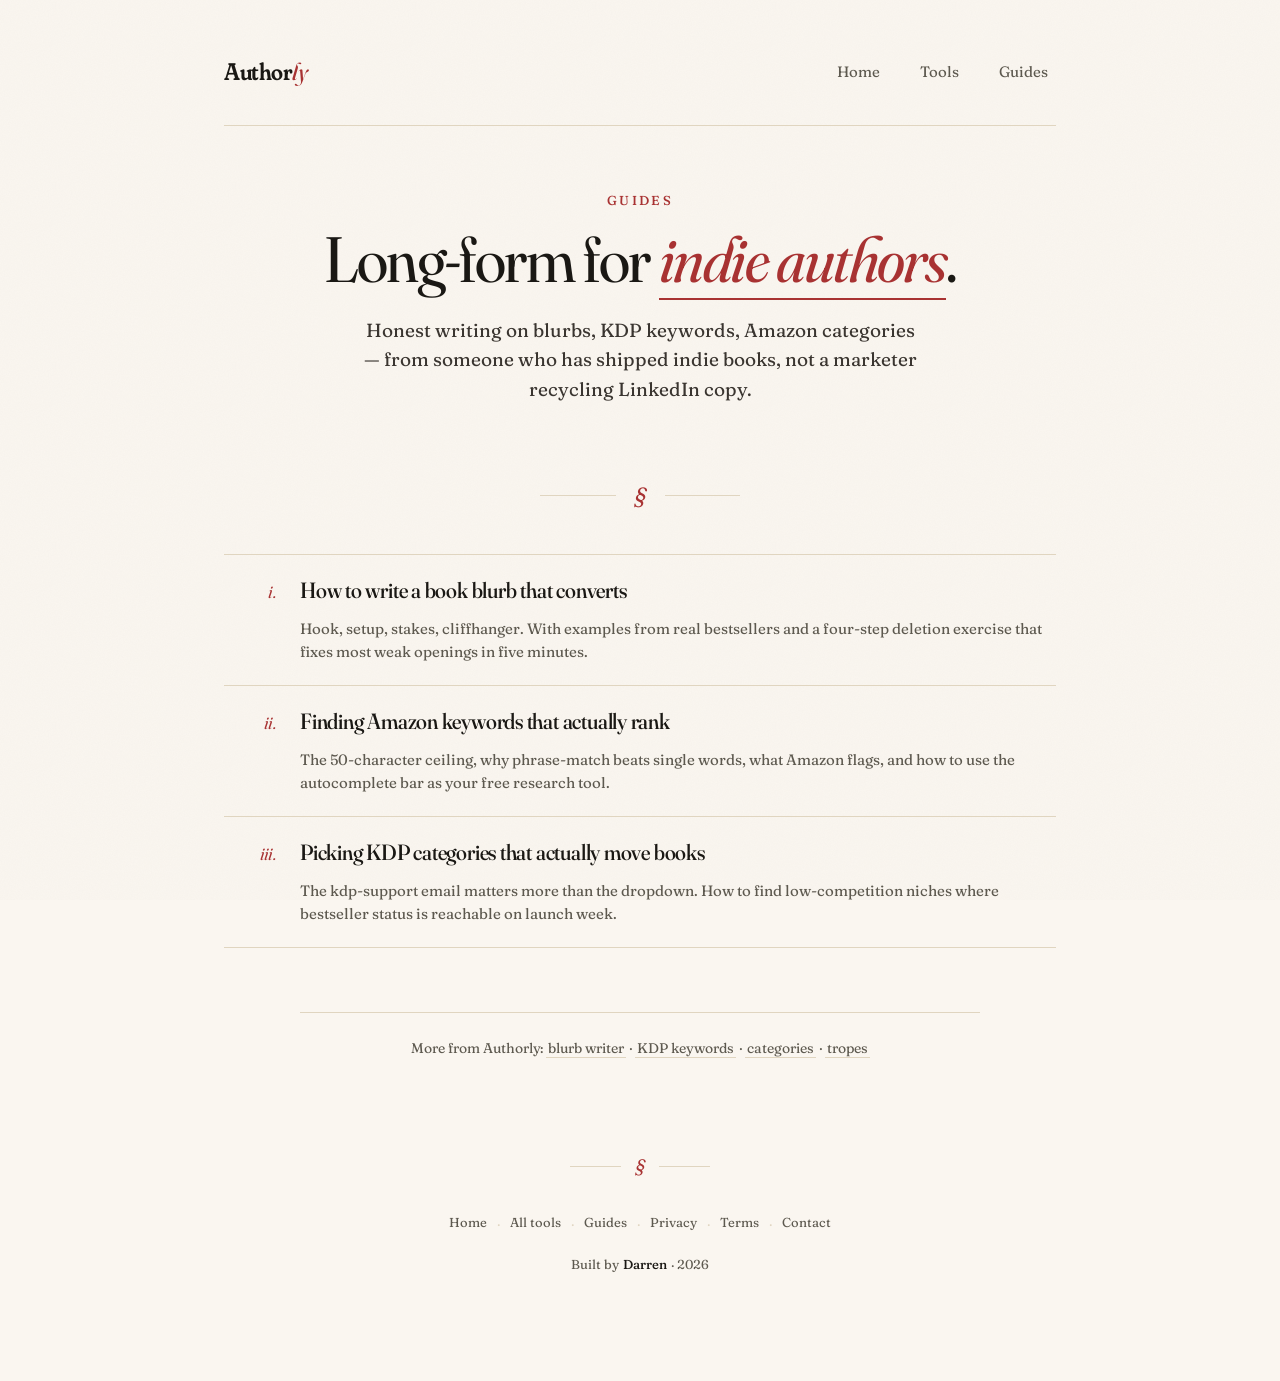
==== commit 1dd92f22: "perf(fonts): self-host Fraunces variable font, font-display: optional, eliminate CLS swap Removes fo" ====
--- a/guides/index.html
+++ b/guides/index.html
@@ -35,13 +35,10 @@
 {"@context":"https://schema.org","@graph":[{"@type":"CollectionPage","@id":"https://authorly.tools/guides","url":"https://authorly.tools/guides","name":"Guides for indie authors","description":"Long-form guides on blurbs, KDP keywords, and Amazon categories &mdash; written by an author, not a marketer.","inLanguage":"en-US","publisher":{"@type":"Organization","name":"Authorly","url":"https://authorly.tools/"},"hasPart":[{"@type":"Article","headline":"How to write a book blurb that converts","url":"https://authorly.tools/guides/how-to-write-a-book-blurb","datePublished":"2026-05-08"},{"@type":"Article","headline":"Finding Amazon keywords that actually rank","url":"https://authorly.tools/guides/finding-amazon-keywords-that-rank","datePublished":"2026-05-08"},{"@type":"Article","headline":"Picking KDP categories that actually move books","url":"https://authorly.tools/guides/picking-kdp-categories","datePublished":"2026-05-08"}]},{"@type":"BreadcrumbList","itemListElement":[{"@type":"ListItem","position":1,"name":"Home","item":"https://authorly.tools/"},{"@type":"ListItem","position":2,"name":"Guides","item":"https://authorly.tools/guides"}]}]}
 </script>
 
-<script src="/feedback.js" defer></script>
-<script src="/tool.js" defer></script>
-<link rel="preconnect" href="https://fonts.googleapis.com">
-<link rel="preconnect" href="https://fonts.gstatic.com" crossorigin>
-<link rel="preload" as="style" href="https://fonts.googleapis.com/css2?family=Fraunces:ital,opsz,wght,SOFT,WONK@0,9..144,300..900,0..100,0..1;1,9..144,300..900,0..100,0..1&display=swap" crossorigin>
-<link href="https://fonts.googleapis.com/css2?family=Fraunces:ital,opsz,wght,SOFT,WONK@0,9..144,300..900,0..100,0..1;1,9..144,300..900,0..100,0..1&display=swap" rel="stylesheet">
-<link rel="stylesheet" href="/tool.css">
+<script src="/feedback.js?v=3" defer></script>
+<script src="/tool.js?v=3" defer></script>
+<link rel="preload" as="font" type="font/woff2" href="/assets/fonts/Fraunces-normal-300_900-latin.woff2" crossorigin>
+<link rel="stylesheet" href="/tool.css?v=3">
 </head>
 <body class="page-guides-index">
 <a class="skip-link" href="#content">Skip to the guides</a>
--- a/tool.css
+++ b/tool.css
@@ -1,3 +1,9 @@
+/* Self-hosted Fraunces variable font. font-display: optional eliminates CLS swap (no FOUT, no late metric shift). 4 files = roman + italic × latin + latin-ext, single variable axis covers 300-900 wght + 9..144 opsz + SOFT + WONK. 2026-05-09. */
+@font-face { font-family: 'Fraunces'; font-style: italic; font-weight: 300 900; font-display: optional; src: url('/assets/fonts/Fraunces-italic-300_900-latin-ext.woff2') format('woff2'); unicode-range: U+0100-02BA, U+02BD-02C5, U+02C7-02CC, U+02CE-02D7, U+02DD-02FF, U+0304, U+0308, U+0329, U+1D00-1DBF, U+1E00-1E9F, U+1EF2-1EFF, U+2020, U+20A0-20AB, U+20AD-20C0, U+2113, U+2C60-2C7F, U+A720-A7FF; }
+@font-face { font-family: 'Fraunces'; font-style: italic; font-weight: 300 900; font-display: optional; src: url('/assets/fonts/Fraunces-italic-300_900-latin.woff2') format('woff2'); unicode-range: U+0000-00FF, U+0131, U+0152-0153, U+02BB-02BC, U+02C6, U+02DA, U+02DC, U+0304, U+0308, U+0329, U+2000-206F, U+20AC, U+2122, U+2191, U+2193, U+2212, U+2215, U+FEFF, U+FFFD; }
+@font-face { font-family: 'Fraunces'; font-style: normal; font-weight: 300 900; font-display: optional; src: url('/assets/fonts/Fraunces-normal-300_900-latin-ext.woff2') format('woff2'); unicode-range: U+0100-02BA, U+02BD-02C5, U+02C7-02CC, U+02CE-02D7, U+02DD-02FF, U+0304, U+0308, U+0329, U+1D00-1DBF, U+1E00-1E9F, U+1EF2-1EFF, U+2020, U+20A0-20AB, U+20AD-20C0, U+2113, U+2C60-2C7F, U+A720-A7FF; }
+@font-face { font-family: 'Fraunces'; font-style: normal; font-weight: 300 900; font-display: optional; src: url('/assets/fonts/Fraunces-normal-300_900-latin.woff2') format('woff2'); unicode-range: U+0000-00FF, U+0131, U+0152-0153, U+02BB-02BC, U+02C6, U+02DA, U+02DC, U+0304, U+0308, U+0329, U+2000-206F, U+20AC, U+2122, U+2191, U+2193, U+2212, U+2215, U+FEFF, U+FFFD; }
+
 /* Shared styles for every Authorly tool page (and the homepage).
    Loaded via <link rel="stylesheet" href="/tool.css">.
    Per-page <style> blocks add small overrides only. */
@@ -90,6 +96,7 @@
 
 .site-header{display:flex;justify-content:space-between;align-items:center;padding-bottom:28px;border-bottom:1px solid var(--rule)}
 .logo{font-family:"Fraunces",serif;font-variation-settings:"opsz" 144,"SOFT" 100;font-weight:600;font-size:24px;letter-spacing:-.02em;color:var(--ink);text-decoration:none}
+.logo:focus-visible{outline:2px solid var(--accent);outline-offset:4px;border-radius:4px}
 .logo em{color:var(--accent);font-style:italic;font-weight:500;font-variation-settings:"opsz" 144,"WONK" 1}
 .nav{display:flex;gap:24px;font-size:15px}
 .nav a{color:var(--ink-mute);text-decoration:none;border-bottom:1px solid transparent;transition:border-color .2s,color .2s;display:inline-flex;align-items:center;padding:12px 8px;min-height:44px}
@@ -122,7 +129,16 @@
 .char-count{text-align:right;font-size:12px;color:var(--ink-mute);margin-top:6px}
 
 .genre-row{display:flex;gap:8px;margin-top:14px;flex-wrap:wrap;align-items:flex-start}
-.genre-chip{padding:10px 16px;min-height:44px;display:inline-flex;align-items:center;background:var(--paper);border:1px solid var(--rule);border-radius:999px;font-family:"Fraunces",serif;font-size:13px;color:var(--ink-mute);cursor:pointer;transition:all .2s}
+
+/* Universal tap-target wrapper — 44px floor for native radios/checkboxes
+   and small inline controls per WCAG 2.5.5 + Apple HIG. */
+.option-row{display:flex;align-items:center;gap:8px;min-height:44px;padding:6px 0;cursor:pointer}
+.option-row input[type="radio"],
+.option-row input[type="checkbox"]{width:18px;height:18px;margin:0;flex-shrink:0;cursor:pointer}
+.option-row label,
+.option-row > span{flex:1;cursor:pointer;line-height:1.4}
+
+.genre-chip{padding:10px 16px;min-height:44px;display:inline-flex;align-items:center;background:var(--paper-2);border:1px solid var(--rule);border-radius:999px;font-family:"Fraunces",serif;font-size:13px;color:var(--ink-mute);cursor:pointer;transition:all .2s}
 .genre-chip:hover{border-color:var(--accent);color:var(--ink)}
 .genre-chip.active{background:var(--accent);color:var(--paper);border-color:var(--accent);font-weight:600}
 
@@ -130,7 +146,7 @@
    their sub-genres into a <details> wrapper. Click the parent to expand sub-chips.
    Default expanded group (Romance) is open via [open] attribute in HTML. */
 .genre-cluster{display:inline-block;margin:0;padding:0}
-.genre-cluster>summary{list-style:none;cursor:pointer;padding:7px 14px;background:var(--paper);border:1px solid var(--rule);border-radius:999px;font-family:"Fraunces",serif;font-size:13px;color:var(--ink-mute);transition:all .2s;display:inline-flex;align-items:center;gap:6px;-webkit-user-select:none;user-select:none}
+.genre-cluster>summary{list-style:none;cursor:pointer;padding:10px 14px;min-height:44px;background:var(--paper-2);border:1px solid var(--rule);border-radius:999px;font-family:"Fraunces",serif;font-size:13px;color:var(--ink-mute);transition:all .2s;display:inline-flex;align-items:center;gap:6px;-webkit-user-select:none;user-select:none}
 .genre-cluster>summary::-webkit-details-marker{display:none}
 .genre-cluster>summary::marker{content:""}
 .genre-cluster>summary:hover{border-color:var(--accent);color:var(--ink)}
@@ -138,10 +154,10 @@
 .genre-cluster>summary .caret{font-style:normal;font-size:10px;line-height:1;transition:transform .2s}
 .genre-cluster[open]>summary .caret{transform:rotate(180deg)}
 .genre-sub-row{display:flex;gap:6px;flex-wrap:wrap;margin-top:8px;margin-bottom:4px;padding:8px 10px;background:var(--rule-soft);border-radius:6px;width:100%}
-.genre-sub-row .genre-chip{font-size:12px;padding:5px 11px}
+.genre-sub-row .genre-chip{font-size:12px;padding:8px 12px;min-height:40px}
 
 /* Cultural-anchor select (comp finder + tropes finder) — matches the chip aesthetic */
-.cultural-anchor-select{display:block;margin-top:14px;padding:9px 14px;background:var(--paper);border:1px solid var(--rule);border-radius:6px;font-family:"Fraunces",serif;font-size:14px;color:var(--ink);max-width:420px;width:100%;cursor:pointer}
+.cultural-anchor-select{display:block;margin-top:14px;padding:11px 14px;min-height:44px;background:var(--paper);border:1px solid var(--rule);border-radius:6px;font-family:"Fraunces",serif;font-size:16px;color:var(--ink);max-width:420px;width:100%;cursor:pointer}
 .cultural-anchor-select:hover,.cultural-anchor-select:focus{border-color:var(--accent);outline:none}
 .cultural-anchor-select:focus-visible{outline:2px solid var(--accent);outline-offset:3px}
 
@@ -157,7 +173,7 @@
 .author-profile-panel{margin-top:12px;padding:14px 16px;background:var(--paper-2);border:1px solid var(--rule);border-radius:6px;max-width:520px}
 .author-profile-panel .ap-field{margin-bottom:10px;display:flex;flex-direction:column;gap:4px}
 .author-profile-panel .ap-field>label{font-size:12px;color:var(--ink-mute);font-weight:600}
-.author-profile-panel .ap-field>input,.author-profile-panel .ap-field>select{padding:7px 10px;background:var(--paper);border:1px solid var(--rule);border-radius:4px;font-family:"Fraunces",serif;font-size:13px;color:var(--ink)}
+.author-profile-panel .ap-field>input,.author-profile-panel .ap-field>select{padding:10px 12px;min-height:44px;background:var(--paper);border:1px solid var(--rule);border-radius:4px;font-family:"Fraunces",serif;font-size:16px;color:var(--ink)}
 .author-profile-panel .ap-field>input:focus,.author-profile-panel .ap-field>select:focus{border-color:var(--accent);outline:none}
 .author-profile-panel .ap-field>label.ap-checkbox{flex-direction:row;display:inline-flex;align-items:center;gap:6px;font-weight:400;color:var(--ink-2);font-size:13px}
 .author-profile-panel .ap-actions{display:flex;gap:10px;flex-wrap:wrap;margin-top:10px}
@@ -358,6 +374,18 @@
 body.page-guide article h1{font-family:"Fraunces",serif;font-variation-settings:"opsz" 144,"SOFT" 30,"WONK" 1;font-weight:400;font-size:clamp(34px,5vw,46px);line-height:1.12;letter-spacing:-.025em;margin:0 0 18px;color:var(--ink)}
 body.page-guide article h1 em{font-style:italic;color:var(--accent);font-weight:400}
 body.page-guide article > p.lede{font-size:20px;line-height:1.55;color:var(--ink-2);margin:0 0 36px;font-style:italic;font-variation-settings:"opsz" 144,"SOFT" 50}
+
+/* Editorial table-of-contents — sits after lede, before first h2.
+   Renders as a chapter list: small italic numerals, hairline rules. */
+body.page-guide .toc{margin:0 0 40px;padding:18px 22px;background:var(--paper-2);border:1px solid var(--rule);border-radius:3px}
+body.page-guide .toc h2{font-family:"Fraunces",serif;font-style:italic;font-weight:400;font-size:13px;letter-spacing:.16em;text-transform:uppercase;color:var(--ink-mute);margin:0 0 10px;padding:0;border:0}
+body.page-guide .toc ol{counter-reset:tocli;margin:0;padding:0;list-style:none}
+body.page-guide .toc ol li{counter-increment:tocli;padding:6px 0 6px 28px;position:relative;font-size:15px;line-height:1.45;border-top:1px solid var(--rule);margin:0}
+body.page-guide .toc ol li:first-child{border-top:0}
+body.page-guide .toc ol li::before{content:counter(tocli,lower-roman) ".";position:absolute;left:0;top:6px;font-family:"Fraunces",serif;font-style:italic;color:var(--accent);font-size:13px;letter-spacing:.04em}
+body.page-guide .toc ol li a{color:var(--ink-2);text-decoration:none;border:0}
+body.page-guide .toc ol li a:hover{color:var(--accent)}
+
 body.page-guide article h2{font-family:"Fraunces",serif;font-variation-settings:"opsz" 144,"SOFT" 50;font-weight:500;font-size:26px;letter-spacing:-.01em;line-height:1.2;margin:48px 0 14px;padding-top:32px;border-top:1px solid var(--rule);color:var(--ink)}
 body.page-guide article h2:first-of-type{margin-top:0;padding-top:0;border-top:0}
 body.page-guide article h3{font-family:"Fraunces",serif;font-variation-settings:"opsz" 144;font-weight:500;font-size:19px;margin:28px 0 8px;color:var(--ink);letter-spacing:-.005em}
